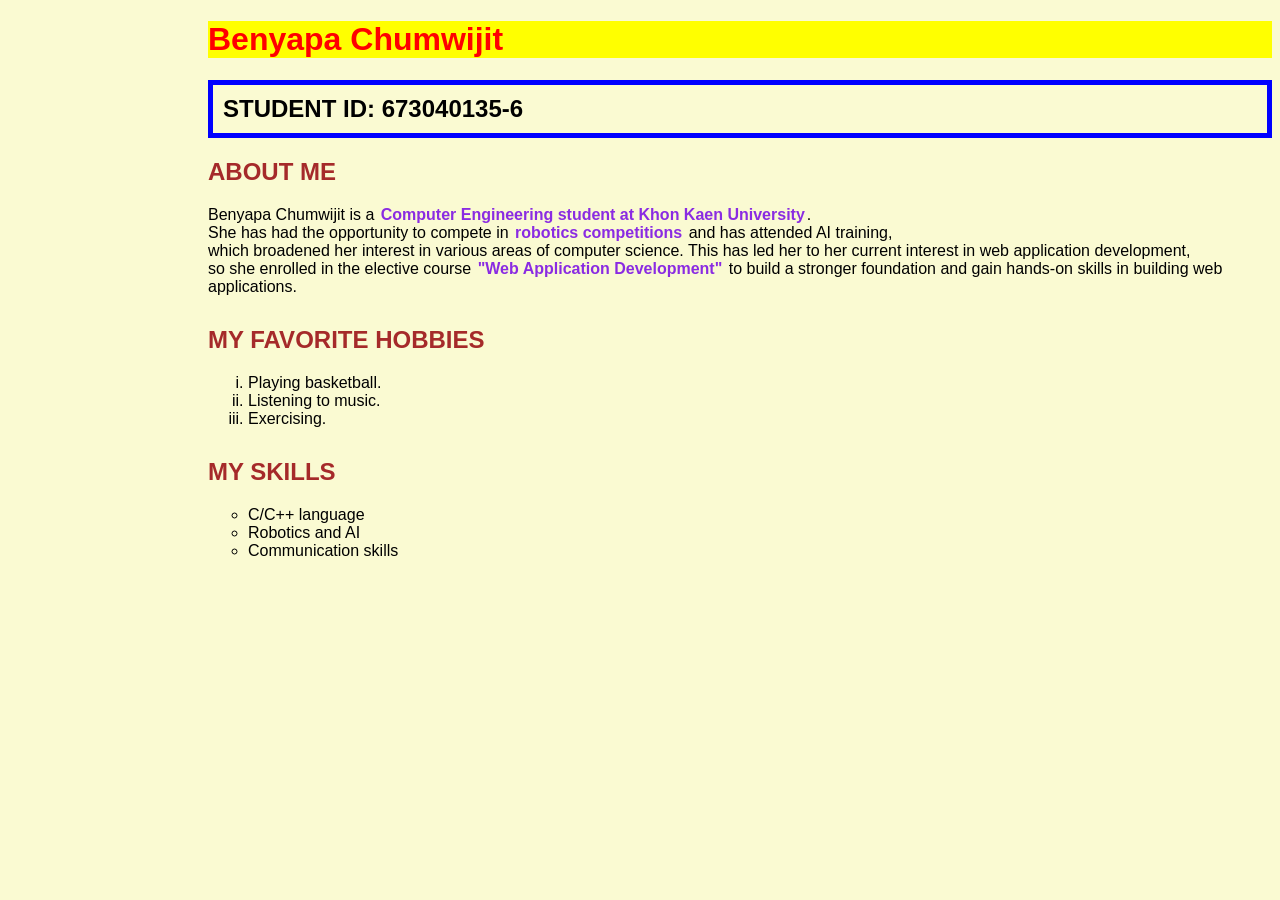
==== benyapa-labs-repo/labs/lab4/index.html @ 773f32f0 "change css" ====
<!DOCTYPE html>
<html>
  <head>
    <meta charset="utf-8"/>
    <title>Benyapa's Profile Info</title>
    <link rel="stylesheet" type="text/css" href="style.css">
  </head>

  <header id="profile-head">
    <h1 class="page-name">Benyapa Chumwijit</h1>
    <h2 class="page-id">STUDENT ID: 673040135-6</h2>
  </header>

  <body>
    <section>
      <h2>ABOUT ME</h2>
      <p class="one">Benyapa Chumwijit is a <span class="key-term">Computer Engineering student at Khon Kaen University</span>. <br>
      She has had the opportunity to compete in <span class="key-term">robotics competitions</span> and has attended AI training, <br>
      which broadened her interest in various areas of computer science. This has led her to her current interest in web application development, <br>
      so she enrolled in the elective course <span class="key-term">"Web Application Development"</span> to build a stronger foundation and gain hands-on skills in building web applications.
      </p>
    </section>
  
    <section>
      <h2>MY FAVORITE HOBBIES</h2>
      <ol class="lower-roman">
        <li>Playing basketball.<br></li>
        <li>Listening to music.<br></li>
        <li>Exercising.</li>
      </ol>
    </section>
    
    <section>
      <h2>MY SKILLS</h2>
      <ul class="circle">
        <li>C/C++ language</li>
        <li>Robotics and AI</li>
        <li>Communication skills</li>
      </ul>
    </section>
  </body>

</html>
---- benyapa-labs-repo/labs/lab4/style.css ----
body {
  background-color: lightgoldenrodyellow;
  padding-left: 200px;
  font-family: sans-serif;
}

#profile-head {
  margin: 0;
  font-size: 1em;
}

.page-name {
  color: red;
  background-color: yellow;
}

.page-id {
  padding: 10px;
  color: black;
  border: 5px solid blue;
}

span {
  color: blueviolet;
  font-weight: bold;
}

section {
  margin-bottom: 30px;
}

.key-term {
  color: blueviolet;
  padding: 2px 2px;
  font-weight: bold;
}

h2 {
  color: brown;
}

ol.lower-roman {
  list-style-type: lower-roman;
}

ul.circle {
  list-style-type: circle;
}
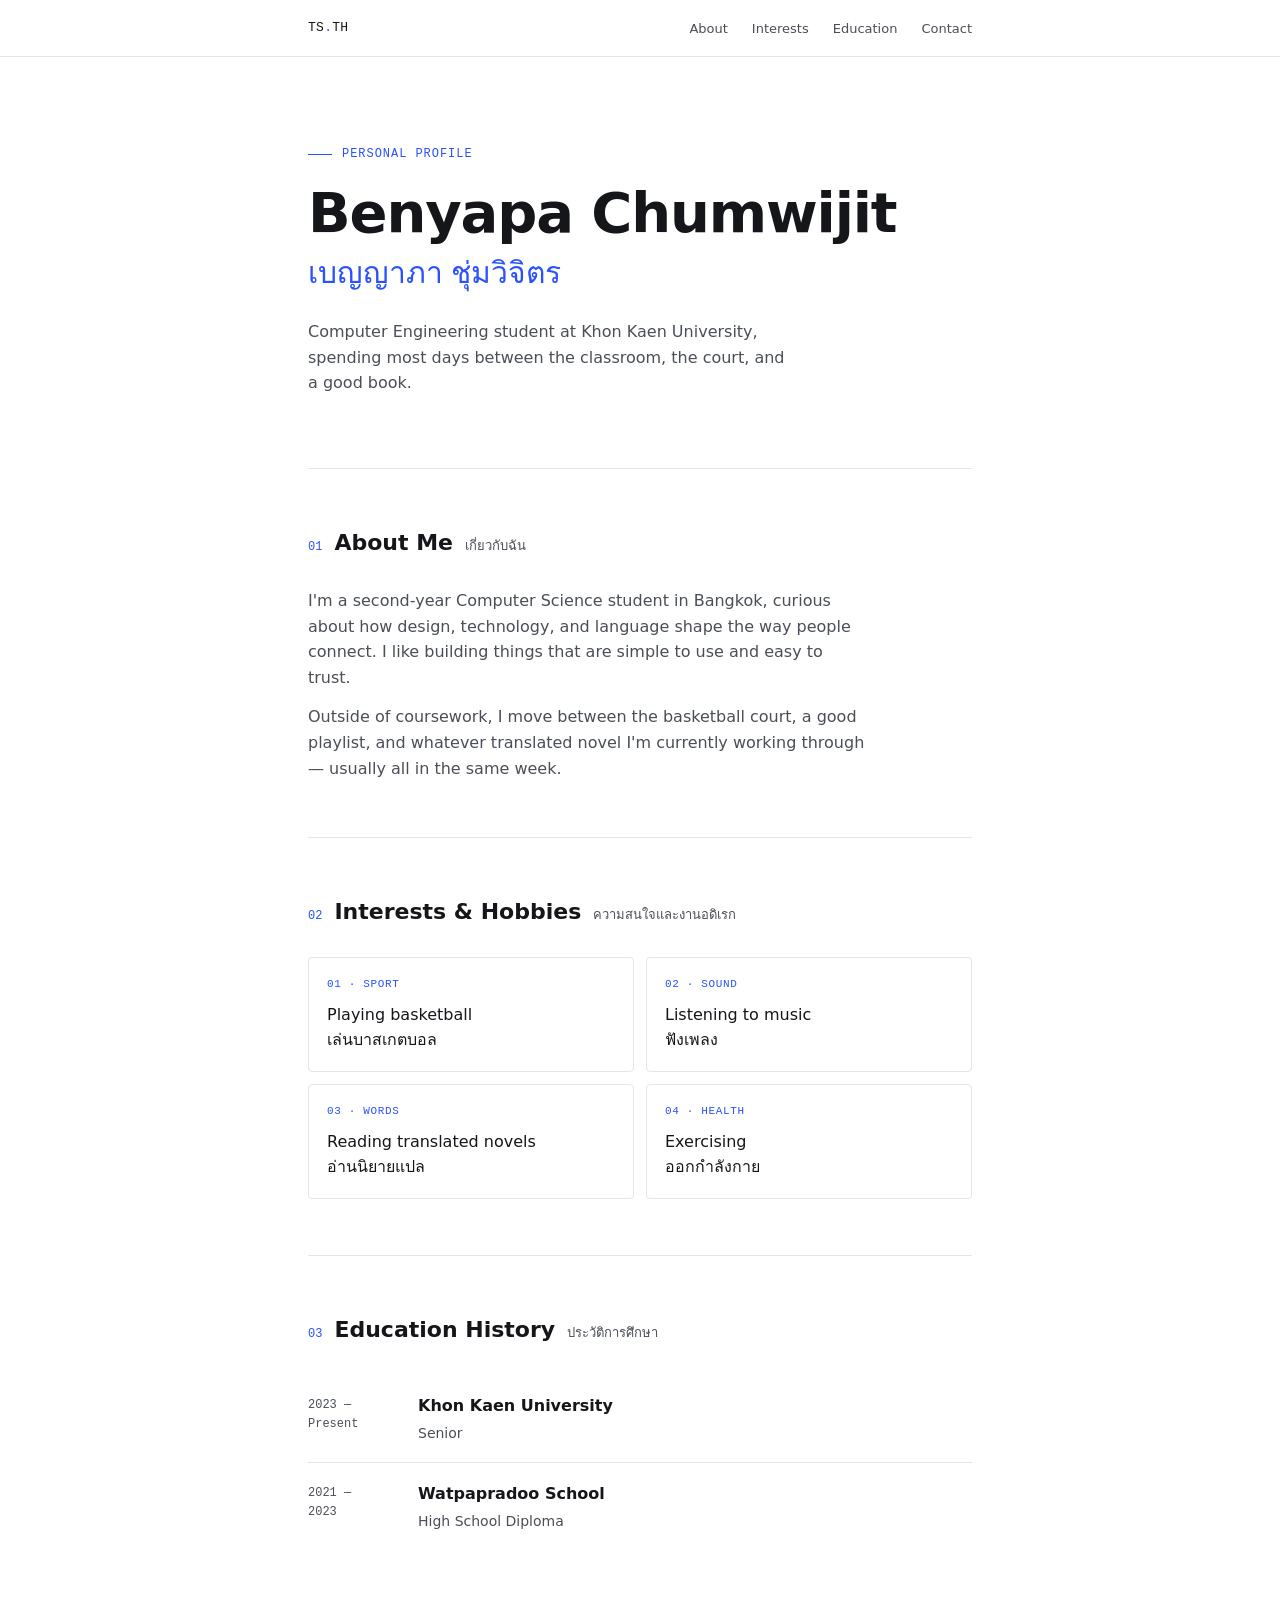
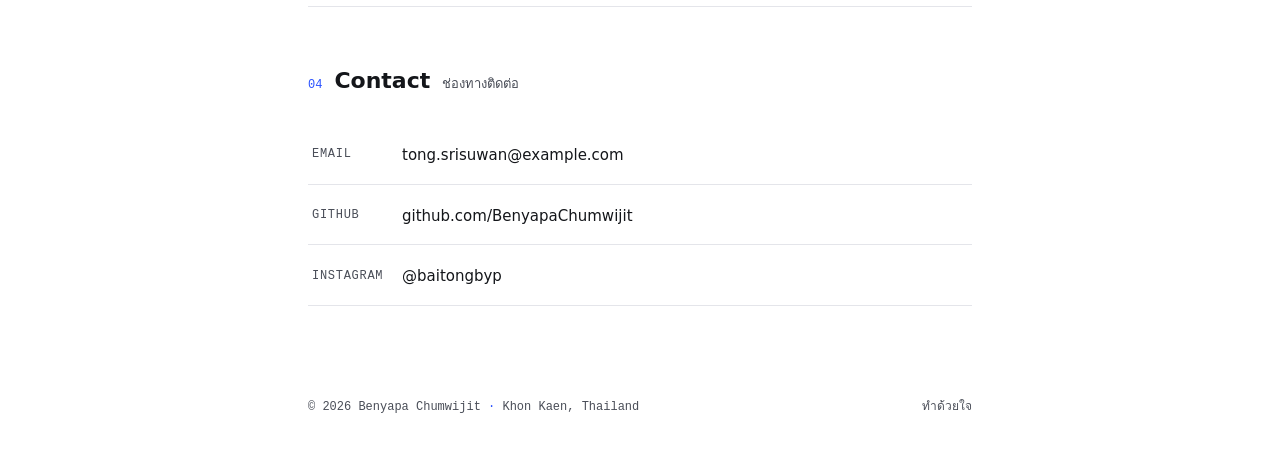
==== commit 44c8d9f4: "problem2 & problem 3" ====
--- a/benyapa-labs-repo/labs/lab4/index.html
+++ b/benyapa-labs-repo/labs/lab4/index.html
@@ -1,43 +1,134 @@
 <!DOCTYPE html>
-<html>
+<html lang="en">
   <head>
-    <meta charset="utf-8"/>
+    <meta charset="UTF-8">
+    <meta name="viewport" content="width=device-width, initial-scale=1.0">
     <title>Benyapa's Profile Info</title>
+    <link rel="preconnect" href="https://fonts.googleapis.com">
+    <link rel="preconnect" href="https://fonts.gstatic.com" crossorigin>
     <link rel="stylesheet" type="text/css" href="style.css">
+
   </head>
 
-  <header id="profile-head">
-    <h1 class="page-name">Benyapa Chumwijit</h1>
-    <h2 class="page-id">STUDENT ID: 673040135-6</h2>
-  </header>
+  <body>
+    <nav>
+      <div class="wrap">
+        <a href="#" class="mark">TS<span>.</span>TH</a>
+        <ul>
+          <li><a href="#about" class="link">About</a></li>
+          <li><a href="#interests" class="link">Interests</a></li>
+          <li><a href="#education" class="link">Education</a></li>
+          <li><a href="#contact" class="link">Contact</a></li>
+        </ul>
+      </div>
+    </nav>
 
-  <body>
-    <section>
-      <h2>ABOUT ME</h2>
-      <p class="one">Benyapa Chumwijit is a <span class="key-term">Computer Engineering student at Khon Kaen University</span>. <br>
-      She has had the opportunity to compete in <span class="key-term">robotics competitions</span> and has attended AI training, <br>
-      which broadened her interest in various areas of computer science. This has led her to her current interest in web application development, <br>
-      so she enrolled in the elective course <span class="key-term">"Web Application Development"</span> to build a stronger foundation and gain hands-on skills in building web applications.
-      </p>
+    <div class="wrap">
+      <header class="hero">
+        <div class="eyebrow">Personal Profile</div>
+          <h1 class="name-en">Benyapa Chumwijit</h1>
+          <h2 class="name-th">เบญญาภา ชุ่มวิจิตร</h2>
+          <p class="tagline">Computer Engineering student at Khon Kaen University, spending most days between the classroom, the court, and a good book.</p>
+      </header>
+
+      <section id="about">
+        <div class="section-head">
+          <span class="num">01</span>
+          <h3>About Me</h3>
+          <span class="th-label th">เกี่ยวกับฉัน</span>
+        </div>
+        <p>I'm a second-year Computer Science student in Bangkok, curious about how design, technology, and language shape the way people connect. I like building things that are simple to use and easy to trust.</p>
+        <p>Outside of coursework, I move between the basketball court, a good playlist, and whatever translated novel I'm currently working through — usually all in the same week.</p>
+      </section>
+
+      <section id="interests">
+        <div class="section-head">
+          <span class="num">02</span>
+          <h3>Interests &amp; Hobbies</h3>
+          <span class="th-label th">ความสนใจและงานอดิเรก</span>
+        </div>
+
+        <div class="interest-grid">
+          <div class="interest-card">
+            <span class="icon">01 · Sport</span>
+            <div class="en">Playing basketball</div>
+            <div class="th th">เล่นบาสเกตบอล</div>
+          </div>
+
+        <div class="interest-card">
+          <span class="icon">02 · Sound</span>
+          <div class="en">Listening to music</div>
+          <div class="th th">ฟังเพลง</div>
+        </div>
+
+        <div class="interest-card">
+          <span class="icon">03 · Words</span>
+          <div class="en">Reading translated novels</div>
+          <div class="th th">อ่านนิยายแปล</div>
+        </div>
+
+        <div class="interest-card">
+          <span class="icon">04 · Health</span>
+          <div class="en">Exercising</div>
+          <div class="th th">ออกกำลังกาย</div>
+        </div>
+      </div>
     </section>
-  
-    <section>
-      <h2>MY FAVORITE HOBBIES</h2>
-      <ol class="lower-roman">
-        <li>Playing basketball.<br></li>
-        <li>Listening to music.<br></li>
-        <li>Exercising.</li>
-      </ol>
+
+    <section id="education">
+      <div class="section-head">
+        <span class="num">03</span>
+        <h3>Education History</h3>
+        <span class="th-label th">ประวัติการศึกษา</span>
+      </div>
+
+      <div class="edu-item">
+        <div class="years">2023 —<br>Present</div>
+        <div>
+          <div class="school">Khon Kaen University</div>
+          <div class="degree">Senior</div>
+        </div>
+      </div>
+
+      <div class="edu-item">
+        <div class="years">2021 —<br>2023</div>
+        <div>
+          <div class="school">Watpapradoo School</div>
+          <div class="degree">High School Diploma</div>
+        </div>
+      </div>
     </section>
-    
-    <section>
-      <h2>MY SKILLS</h2>
-      <ul class="circle">
-        <li>C/C++ language</li>
-        <li>Robotics and AI</li>
-        <li>Communication skills</li>
-      </ul>
+
+    <section id="contact">
+      <div class="section-head">
+        <span class="num">04</span>
+        <h3>Contact</h3>
+        <span class="th-label th">ช่องทางติดต่อ</span>
+      </div>
+
+      <div class="contact-list">
+        <a href="mailto:tong.srisuwan@example.com" class="contact-row">
+          <span class="label">Email</span>
+          <span class="value">tong.srisuwan@example.com</span>
+          <span class="arrow">→</span>
+        </a>
+        <a href="https://github.com/BenyapaChumwijit" class="contact-row" target="_blank" rel="noopener">
+          <span class="label">GitHub</span>
+          <span class="value">github.com/BenyapaChumwijit</span>
+          <span class="arrow">→</span>
+        </a>
+        <a href="https://www.instagram.com/baitongbyp/" class="contact-row" target="_blank" rel="noopener">
+          <span class="label">Instagram</span>
+          <span class="value">@baitongbyp</span>
+          <span class="arrow">→</span>
+        </a>
+      </div>
     </section>
-  </body>
 
+    <footer>
+      <span class="small">© 2026 Benyapa Chumwijit <span>·</span> Khon Kaen, Thailand</span>
+      <span class="small th">ทำด้วยใจ</span>
+    </footer>
+  </div>
+</body>
 </html>
--- a/benyapa-labs-repo/labs/lab4/style.css
+++ b/benyapa-labs-repo/labs/lab4/style.css
@@ -1,48 +1,340 @@
+/* ==========================================================
+   Simple Profile Stylesheet — 60-30-10 Color System
+   60% White (background) · 30% Black (text/structure) · 10% Blue (accent)
+   ========================================================== */
+
+:root {
+  /* 60% — dominant surface */
+  --white: #ffffff;
+
+  /* 30% — structure & text */
+  --ink: #14161a;
+  --ink-soft: #4a4e58;
+  --hairline: #e4e5ea;
+
+  /* 10% — accent, used only for emphasis & interaction */
+  --blue: #2951ff;
+  --blue-tint: #eef1ff;
+
+  /* Type */
+  --font-body: 'IBM Plex Sans', 'IBM Plex Sans Thai', system-ui, sans-serif;
+  --font-mono: 'IBM Plex Mono', ui-monospace, monospace;
+}
+
+* {
+  box-sizing: border-box;
+  margin: 0;
+  padding: 0;
+}
+
+html {
+  scroll-behavior: smooth;
+}
+
 body {
-  background-color: lightgoldenrodyellow;
-  padding-left: 200px;
-  font-family: sans-serif;
-}
-
-#profile-head {
-  margin: 0;
-  font-size: 1em;
-}
-
-.page-name {
-  color: red;
-  background-color: yellow;
-}
-
-.page-id {
-  padding: 10px;
-  color: black;
-  border: 5px solid blue;
-}
-
-span {
-  color: blueviolet;
-  font-weight: bold;
-}
-
+  background: var(--white);
+  color: var(--ink);
+  font-family: var(--font-body);
+  line-height: 1.6;
+  -webkit-font-smoothing: antialiased;
+}
+
+.wrap {
+  max-width: 720px;
+  margin: 0 auto;
+  padding: 0 28px;
+}
+
+/* ---------- Navigation ---------- */
+nav {
+  position: sticky;
+  top: 0;
+  background: rgba(255, 255, 255, 0.9);
+  backdrop-filter: blur(6px);
+  border-bottom: 1px solid var(--hairline);
+  z-index: 10;
+}
+
+nav .wrap {
+  display: flex;
+  justify-content: space-between;
+  align-items: center;
+  height: 56px;
+}
+
+nav .mark {
+  font-family: var(--font-mono);
+  font-size: 13px;
+  font-weight: 500;
+  color: var(--ink);
+  text-decoration: none;
+  letter-spacing: 0.02em;
+}
+
+nav .mark span {
+  color: var(--blue);
+}
+
+nav ul {
+  display: flex;
+  gap: 24px;
+  list-style: none;
+}
+
+nav a.link {
+  font-size: 13px;
+  font-weight: 500;
+  color: var(--ink-soft);
+  text-decoration: none;
+  transition: color 0.15s ease;
+}
+
+nav a.link:hover,
+nav a.link:focus-visible {
+  color: var(--blue);
+}
+
+/* ---------- Hero ---------- */
+header.hero {
+  padding: 88px 0 72px;
+  opacity: 0;
+  animation: rise 0.6s ease forwards;
+}
+
+@keyframes rise {
+  from { opacity: 0; transform: translateY(10px); }
+  to   { opacity: 1; transform: translateY(0); }
+}
+
+@media (prefers-reduced-motion: reduce) {
+  header.hero { animation: none; opacity: 1; }
+}
+
+.eyebrow {
+  display: flex;
+  align-items: center;
+  gap: 10px;
+  font-family: var(--font-mono);
+  font-size: 12px;
+  color: var(--blue);
+  text-transform: uppercase;
+  letter-spacing: 0.08em;
+  margin-bottom: 20px;
+}
+
+.eyebrow::before {
+  content: "";
+  width: 24px;
+  height: 1px;
+  background: var(--blue);
+}
+
+h1.name-en {
+  font-size: clamp(38px, 6vw, 56px);
+  font-weight: 700;
+  line-height: 1.05;
+  letter-spacing: -0.02em;
+}
+
+h2.name-th {
+  font-family: 'IBM Plex Sans Thai', sans-serif;
+  font-size: clamp(22px, 3.4vw, 30px);
+  font-weight: 500;
+  color: var(--blue);
+  margin-top: 6px;
+}
+
+.tagline {
+  max-width: 480px;
+  color: var(--ink-soft);
+  font-size: 16px;
+  margin-top: 22px;
+}
+
+/* ---------- Section shell ---------- */
 section {
-  margin-bottom: 30px;
-}
-
-.key-term {
-  color: blueviolet;
-  padding: 2px 2px;
-  font-weight: bold;
-}
-
-h2 {
-  color: brown;
-}
-
-ol.lower-roman {
-  list-style-type: lower-roman;
-}
-
-ul.circle {
-  list-style-type: circle;
-}
+  padding: 56px 0;
+  border-top: 1px solid var(--hairline);
+}
+
+.section-head {
+  display: flex;
+  align-items: baseline;
+  gap: 12px;
+  margin-bottom: 28px;
+}
+
+.section-head .num {
+  font-family: var(--font-mono);
+  font-size: 12px;
+  color: var(--blue);
+}
+
+.section-head h3 {
+  font-size: 22px;
+  font-weight: 600;
+}
+
+.section-head .th-label {
+  font-family: 'IBM Plex Sans Thai', sans-serif;
+  font-size: 13px;
+  color: var(--ink-soft);
+}
+
+/* ---------- About ---------- */
+#about p {
+  font-size: 16px;
+  color: var(--ink-soft);
+  max-width: 560px;
+}
+
+#about p + p {
+  margin-top: 14px;
+}
+
+/* ---------- Interest / card grid ---------- */
+.interest-grid {
+  display: grid;
+  grid-template-columns: repeat(2, 1fr);
+  gap: 12px;
+}
+
+.interest-card {
+  border: 1px solid var(--hairline);
+  border-radius: 4px;
+  padding: 18px;
+  transition: border-color 0.15s ease, background 0.15s ease;
+}
+
+.interest-card:hover {
+  border-color: var(--blue);
+  background: var(--blue-tint);
+}
+
+.interest-card .icon {
+  font-family: var(--font-mono);
+  font-size: 11px;
+  color: var(--blue);
+  text-transform: uppercase;
+  letter-spacing: 0.06em;
+  display: block;
+  margin-bottom: 8px;
+}
+
+.interest-card .title {
+  font-size: 15px;
+  font-weight: 600;
+}
+
+.interest-card .sub {
+  font-size: 13px;
+  color: var(--ink-soft);
+  margin-top: 2px;
+}
+
+/* ---------- Timeline / education rows ---------- */
+.edu-item {
+  display: grid;
+  grid-template-columns: 90px 1fr;
+  gap: 20px;
+  padding: 18px 0;
+}
+
+.edu-item + .edu-item {
+  border-top: 1px solid var(--hairline);
+}
+
+.edu-item .years {
+  font-family: var(--font-mono);
+  font-size: 12px;
+  color: var(--ink-soft);
+  padding-top: 3px;
+}
+
+.edu-item .school {
+  font-size: 16px;
+  font-weight: 600;
+}
+
+.edu-item .degree {
+  font-size: 14px;
+  color: var(--ink-soft);
+  margin-top: 3px;
+}
+
+/* ---------- Contact rows ---------- */
+.contact-list {
+  display: flex;
+  flex-direction: column;
+  gap: 2px;
+}
+
+.contact-row {
+  display: flex;
+  justify-content: space-between;
+  align-items: center;
+  padding: 16px 4px;
+  text-decoration: none;
+  color: var(--ink);
+  border-bottom: 1px solid var(--hairline);
+  transition: padding-left 0.15s ease, color 0.15s ease;
+}
+
+.contact-row:hover,
+.contact-row:focus-visible {
+  padding-left: 10px;
+  color: var(--blue);
+}
+
+.contact-row .label {
+  font-family: var(--font-mono);
+  font-size: 12px;
+  color: var(--ink-soft);
+  text-transform: uppercase;
+  letter-spacing: 0.06em;
+  width: 90px;
+  flex-shrink: 0;
+}
+
+.contact-row .value {
+  flex: 1;
+  font-size: 15px;
+}
+
+.contact-row .arrow {
+  color: var(--blue);
+  font-family: var(--font-mono);
+  opacity: 0;
+  transition: opacity 0.15s ease;
+}
+
+.contact-row:hover .arrow,
+.contact-row:focus-visible .arrow {
+  opacity: 1;
+}
+
+/* ---------- Footer ---------- */
+footer {
+  padding: 36px 0 56px;
+  display: flex;
+  justify-content: space-between;
+  align-items: center;
+}
+
+footer .small {
+  font-family: var(--font-mono);
+  font-size: 12px;
+  color: var(--ink-soft);
+}
+
+footer .small span {
+  color: var(--blue);
+}
+
+/* ---------- Responsive ---------- */
+@media (max-width: 560px) {
+  .interest-grid { grid-template-columns: 1fr; }
+  .edu-item { grid-template-columns: 1fr; gap: 4px; }
+  nav ul { gap: 14px; }
+  footer { flex-direction: column; align-items: flex-start; gap: 10px; }
+}
